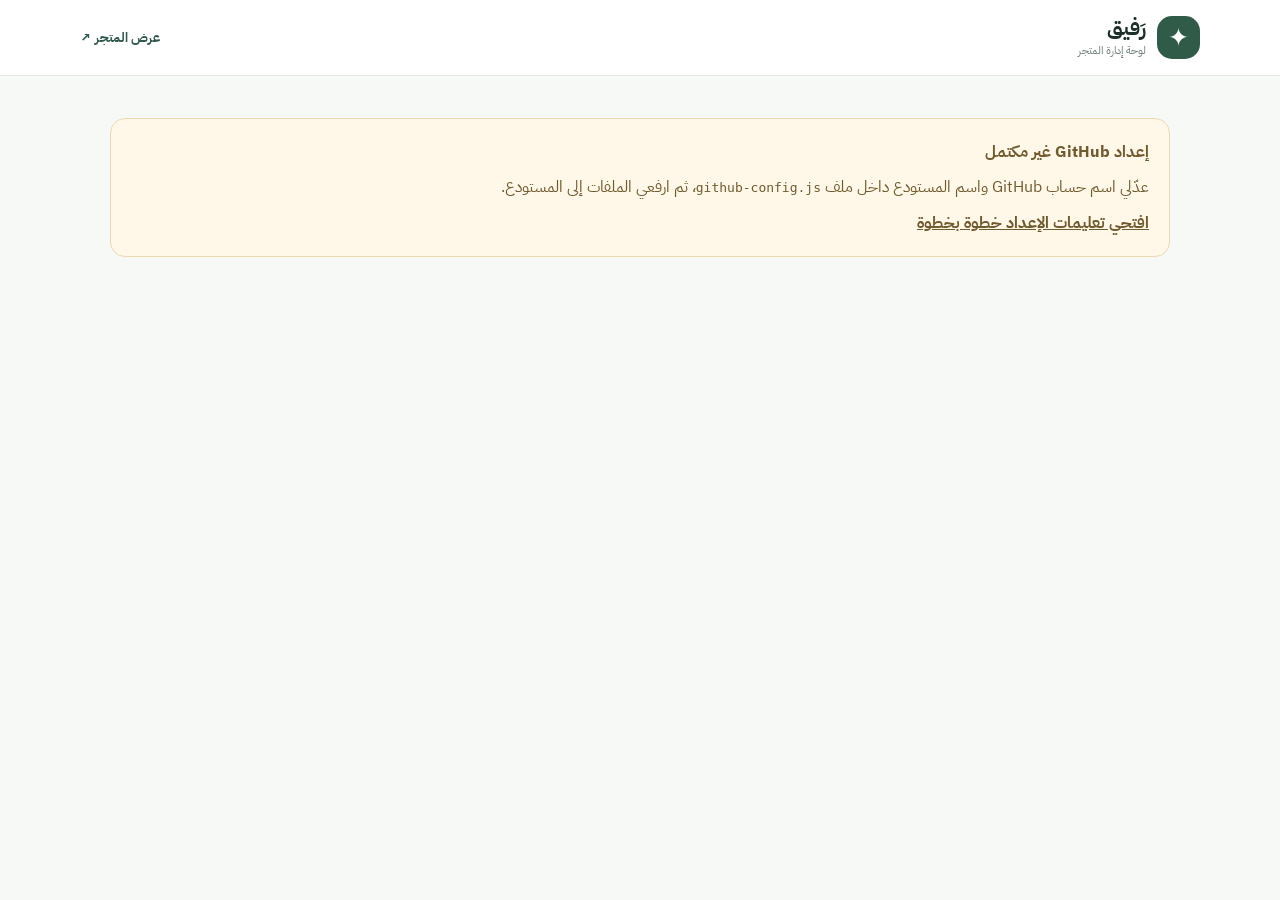
==== admin.html @ cabba40e "Add files via upload" ====
<!doctype html>
<html lang="ar" dir="rtl">
<head>
  <meta charset="UTF-8"><meta name="viewport" content="width=device-width, initial-scale=1, viewport-fit=cover">
  <meta name="theme-color" content="#f5f7f2"><title>إدارة رفيق | لوحة التحكم</title>
  <link rel="stylesheet" href="styles.css"><link rel="stylesheet" href="admin.css">
  <link rel="preconnect" href="https://fonts.googleapis.com"><link rel="preconnect" href="https://fonts.gstatic.com" crossorigin>
  <link href="https://fonts.googleapis.com/css2?family=IBM+Plex+Sans+Arabic:wght@400;500;600;700&display=swap" rel="stylesheet">
  <script src="github-config.js"></script><script defer src="admin.js"></script>
</head>
<body class="admin-body">
<header class="admin-topbar"><a class="brand" href="index.html"><span class="brand-mark">✦</span><span><b>رَفيق</b><small>لوحة إدارة المتجر</small></span></a><div class="admin-top-actions"><a class="text-link" href="index.html">عرض المتجر ↗</a><button id="logoutBtn" class="secondary-btn hidden">تسجيل الخروج</button></div></header>
<main class="admin-wrap">
  <section id="setupNotice" class="setup-notice hidden"><b>إعداد GitHub غير مكتمل</b><p>عدّلي اسم حساب GitHub واسم المستودع داخل ملف <code>github-config.js</code>، ثم ارفعي الملفات إلى المستودع.</p><a href="README.md">افتحي تعليمات الإعداد خطوة بخطوة</a></section>
  <section id="loginPanel" class="login-panel">
    <div class="admin-icon">🔐</div><span class="eyebrow">مساحة خاصة</span><h1>تسجيل دخول الإدارة</h1><p>هذه الصفحة مخصصة لصاحبة المتجر فقط.</p>
    <form id="loginForm"><label>GitHub Fine-grained Token<input type="password" name="token" autocomplete="off" autocapitalize="none" spellcheck="false" required placeholder="github_pat_..."></label><small class="token-help">التوكن يُستخدم بذاكرة الصفحة فقط ولا يُحفظ في المتصفح أو ملفات الموقع. أنشئي توكناً بصلاحية Contents: Read and write لهذا المستودع فقط.</small><button class="primary-btn" type="submit">دخول إلى لوحة الإدارة ←</button><p id="loginMessage" class="form-message" role="status"></p></form>
  </section>
  <section id="dashboard" class="dashboard hidden">
    <div class="dashboard-heading"><div><span class="eyebrow">إدارة المتجر</span><h1>المنتجات</h1><p>أضيفي المنتجات وعدّلي الأسعار والصور من مكان واحد.</p></div><button id="newProductBtn" class="primary-btn">＋ إضافة منتج</button></div>
    <div class="stats-grid"><article class="stat-card"><small>كل المنتجات</small><b id="totalProducts">0</b></article><article class="stat-card"><small>المنتجات المعروضة</small><b id="activeProducts">0</b></article><article class="stat-card"><small>غير متوفرة</small><b id="outProducts">0</b></article></div>
    <div class="admin-toolbar"><label class="search-box"><span>⌕</span><input id="adminSearch" type="search" placeholder="ابحثي باسم المنتج أو القسم..."></label><select id="adminFilter"><option value="all">كل الحالات</option><option value="active">معروض</option><option value="hidden">مخفي</option><option value="out">نفد المخزون</option></select></div>
    <div id="adminProductList" class="admin-product-list"></div><p id="dashboardMessage" class="form-message" role="status"></p>
  </section>
</main>
<div id="productEditor" class="editor-backdrop hidden"><section class="editor-modal" role="dialog" aria-modal="true" aria-labelledby="editorTitle"><div class="editor-head"><div><span class="eyebrow">تفاصيل المنتج</span><h2 id="editorTitle">إضافة منتج جديد</h2></div><button id="closeEditor" class="close-btn" type="button" aria-label="إغلاق">×</button></div>
<form id="productForm"><input type="hidden" name="id"><label class="image-picker" for="productImage"><img id="imagePreview" alt="معاينة صورة المنتج" src=""><span id="imagePlaceholder">＋<b>اختاري صورة المنتج</b><small>JPG أو PNG أو WEBP — حتى 5MB</small></span></label><input id="productImage" name="image" type="file" accept="image/jpeg,image/png,image/webp" class="visually-hidden">
<label>اسم المنتج<input name="name" required maxlength="100" placeholder="مثلاً: طعام جاف للقطط"></label>
<div class="form-two"><label>السعر بالدينار العراقي<input name="price" type="number" min="0" step="1" required placeholder="15000"></label><label>القسم<select name="category" required><option value="أغذية الحيوانات">أغذية الحيوانات</option><option value="العناية والنظافة">العناية والنظافة</option><option value="المستلزمات البيطرية">المستلزمات البيطرية</option><option value="الإكسسوارات">الإكسسوارات</option></select></label></div>
<label>وصف مختصر<textarea name="description" rows="3" maxlength="300" placeholder="معلومات بسيطة عن المنتج..."></textarea></label>
<label>شارة اختيارية<input name="tag" maxlength="30" placeholder="مثلاً: جديد أو الأكثر طلباً"></label>
<div class="form-two check-row"><label><input name="is_active" type="checkbox" checked> إظهار المنتج في المتجر</label><label><input name="in_stock" type="checkbox" checked> متوفر حالياً</label></div>
<div class="editor-actions"><button type="button" id="cancelEditor" class="secondary-btn">إلغاء</button><button type="submit" id="saveProductBtn" class="primary-btn">حفظ المنتج</button></div><p id="editorMessage" class="form-message" role="status"></p></form></section></div>
<div id="toast" class="toast" role="status"></div>
</body></html>
---- styles.css ----
:root{--green:#315b49;--green2:#527a63;--mint:#e9f0e8;--cream:#f5f7f2;--ink:#1d3028;--muted:#718078;--line:#e4eae3;--white:#fff;--gold:#d9b979;--shadow:0 18px 50px rgba(36,65,49,.09)}*{box-sizing:border-box}html{scroll-behavior:smooth}body{margin:0;background:#fff;color:var(--ink);font-family:'IBM Plex Sans Arabic',sans-serif}a{color:inherit;text-decoration:none}button,input,select,textarea{font:inherit}.wrap{width:min(1160px,calc(100% - 48px));margin-inline:auto}.topbar{height:82px;display:flex;align-items:center;justify-content:space-between;padding:0 max(24px,calc((100vw - 1160px)/2));background:rgba(255,255,255,.94);border-bottom:1px solid #eff2ed;position:sticky;top:0;z-index:20;backdrop-filter:blur(14px)}.brand{display:flex;align-items:center;gap:11px}.brand-mark{width:43px;height:43px;border-radius:15px;background:var(--green);color:#fff;display:grid;place-items:center;font-size:25px}.brand b{display:block;font-size:21px;line-height:1.2}.brand small{display:block;color:var(--muted);font-size:11px}.desktop-nav{display:flex;gap:34px;color:#68766d;font-size:14px}.desktop-nav a.active,.desktop-nav a:hover{color:var(--green);font-weight:700}.top-actions{display:flex;align-items:center;gap:10px}.icon-btn,.menu-toggle{border:0;background:var(--cream);width:42px;height:42px;border-radius:13px;font-size:24px;color:var(--green);cursor:pointer}.cart-btn{background:var(--green);color:white;border:0;border-radius:13px;padding:12px 17px;cursor:pointer;font-weight:600}.cart-btn span{background:#fff;color:var(--green);border-radius:50%;padding:2px 7px;margin-right:7px}.menu-toggle{display:none}.hero{min-height:510px;margin-top:35px;border-radius:30px;background:var(--cream);display:grid;grid-template-columns:1fr 1fr;overflow:hidden;padding:70px 7%;align-items:center}.hero-copy{max-width:490px}.eyebrow{color:var(--green2);font-size:12px;font-weight:700;letter-spacing:.2px;display:inline-flex;align-items:center;gap:8px}.eyebrow i{width:7px;height:7px;border-radius:50%;background:#91ae85}.hero h1{font-size:clamp(46px,6vw,72px);line-height:1.18;margin:19px 0 13px;letter-spacing:-2px}.hero h1 em{font-style:normal;color:var(--green2)}.hero-copy>p{color:#69776e;line-height:2;font-size:15px;max-width:430px}.hero-actions{display:flex;align-items:center;gap:25px;margin-top:27px}.primary-btn{border:0;background:var(--green);color:#fff;border-radius:13px;padding:14px 21px;display:inline-flex;align-items:center;justify-content:center;gap:18px;font-weight:600;cursor:pointer;transition:.2s}.primary-btn:hover{background:#244736;transform:translateY(-2px)}.text-link{font-size:13px;color:var(--green);font-weight:700}.hero-note{display:flex;align-items:center;gap:12px;color:#7b877f;font-size:11px;margin-top:38px}.avatar-stack{font-size:19px;letter-spacing:-5px;direction:ltr}.hero-art{height:365px;position:relative;display:grid;place-items:center}.art-orbit{width:310px;height:310px;border-radius:50%;background:#dce8d9;border:1px solid #cdddc9;position:absolute}.art-orbit:before,.art-orbit:after{content:'';position:absolute;border:1px solid rgba(49,91,73,.17);border-radius:50%;inset:22px}.art-orbit:after{inset:-18px;border-style:dashed}.pet-emoji{position:relative;font-size:170px;filter:drop-shadow(0 18px 15px rgba(48,74,52,.16));transform:translateY(5px)}.art-label{position:absolute;font-size:10px;letter-spacing:2px;color:#66806e}.label-top{top:15px;right:15px}.label-bottom{bottom:13px;left:30px}.floating-card{position:absolute;bottom:45px;right:0;background:white;box-shadow:var(--shadow);padding:13px 16px;border-radius:16px;display:flex;gap:11px;align-items:center}.floating-card>span{width:36px;height:36px;border-radius:12px;background:#f5f0df;color:#b49551;display:grid;place-items:center}.floating-card b,.floating-card small{display:block}.floating-card b{font-size:12px}.floating-card small{font-size:10px;color:var(--muted)}.trust-strip{display:grid;grid-template-columns:repeat(3,1fr);padding:26px 4%;border-bottom:1px solid var(--line)}.trust-strip>div{display:grid;grid-template-columns:38px 1fr;column-gap:10px;align-items:center;border-left:1px solid var(--line);padding-inline:24px}.trust-strip>div:last-child{border:0}.trust-strip span{grid-row:span 2;color:var(--green2);font-size:25px}.trust-strip b{font-size:13px}.trust-strip small{font-size:11px;color:var(--muted)}.section{padding-top:80px;padding-bottom:20px}.section-head{display:flex;align-items:end;justify-content:space-between;margin-bottom:28px}.section-head h2,.about-band h2{font-size:29px;margin:7px 0 0}.category-grid{display:grid;grid-template-columns:repeat(5,1fr);gap:14px}.category-card{border:1px solid var(--line);background:#fff;border-radius:18px;padding:20px 14px;text-align:right;cursor:pointer;transition:.2s;min-height:142px;color:var(--ink)}.category-card:hover,.category-card.selected{border-color:#a9c0a7;background:#f5f8f3;transform:translateY(-3px)}.category-icon{width:42px;height:42px;border-radius:14px;background:var(--mint);display:grid;place-items:center;font-size:21px;margin-bottom:13px}.category-card b,.category-card small{display:block}.category-card b{font-size:13px}.category-card small{font-size:10px;color:var(--muted);margin-top:4px}.products-section{background:#fafbf9;margin-top:70px;padding:75px 0 90px}.section-sub{font-size:12px;color:var(--muted);margin:6px 0 0}.sort-wrap{font-size:11px;color:var(--muted);display:flex;align-items:center;gap:8px}.sort-wrap select{border:1px solid var(--line);background:white;border-radius:10px;padding:9px;color:var(--ink);font-size:11px}.toolbar{display:flex;justify-content:space-between;gap:20px;align-items:center;margin-bottom:25px}.search-box{background:white;border:1px solid var(--line);border-radius:12px;padding:0 14px;display:flex;align-items:center;gap:9px;width:270px;height:44px;color:var(--muted)}.search-box span{font-size:23px}.search-box input{border:0;outline:0;width:100%;font-size:12px}.filter-pills{display:flex;gap:7px;flex-wrap:wrap}.pill{border:1px solid var(--line);background:white;color:#68766d;padding:9px 14px;border-radius:30px;font-size:11px;cursor:pointer}.pill.active,.pill:hover{background:var(--green);border-color:var(--green);color:white}.product-grid{display:grid;grid-template-columns:repeat(4,1fr);gap:18px}.product-card{background:white;border:1px solid #edf0eb;border-radius:18px;overflow:hidden;transition:.2s}.product-card:hover{transform:translateY(-4px);box-shadow:var(--shadow)}.product-image{height:190px;background:#f0f4ee;display:grid;place-items:center;position:relative;overflow:hidden}.product-image img{width:100%;height:100%;object-fit:cover}.product-placeholder{font-size:66px;opacity:.85}.product-tag{position:absolute;top:12px;right:12px;background:#fff;border-radius:20px;padding:5px 10px;font-size:9px;color:var(--green);font-weight:700}.product-info{padding:15px}.product-category{font-size:10px;color:var(--green2)}.product-info h3{font-size:14px;margin:6px 0;min-height:24px}.product-info p{font-size:11px;color:var(--muted);line-height:1.7;margin:0;min-height:37px}.product-bottom{display:flex;align-items:center;justify-content:space-between;margin-top:14px}.price{font-weight:700;font-size:14px;color:var(--green)}.price small{font-size:9px;font-weight:400;color:var(--muted)}.add-btn{border:0;background:var(--mint);color:var(--green);width:35px;height:35px;border-radius:11px;font-size:21px;cursor:pointer}.add-btn:hover{background:var(--green);color:white}.empty-state{text-align:center;padding:50px;color:var(--muted)}.hidden{display:none!important}.about-band{margin-top:75px;margin-bottom:75px;padding:32px 40px;background:#edf3eb;border-radius:22px;display:flex;align-items:center;gap:25px}.about-icon{width:65px;height:65px;background:white;border-radius:20px;display:grid;place-items:center;font-size:30px;flex:none}.about-band h2{font-size:23px}.about-band p{font-size:12px;color:var(--muted);margin-bottom:0}.about-band .primary-btn{margin-right:auto;white-space:nowrap}footer{border-top:1px solid var(--line);padding:25px 0}.footer-inner{display:flex;justify-content:space-between;align-items:center;color:var(--muted);font-size:10px}.overlay{position:fixed;inset:0;background:rgba(20,34,27,.38);z-index:29;opacity:0;visibility:hidden;transition:.25s}.overlay.show{opacity:1;visibility:visible}.cart-drawer{position:fixed;z-index:30;top:0;bottom:0;left:0;width:min(420px,100%);background:white;transform:translateX(-105%);transition:.3s;display:flex;flex-direction:column;padding:25px}.cart-drawer.open{transform:translateX(0)}.drawer-head{display:flex;justify-content:space-between;align-items:center;border-bottom:1px solid var(--line);padding-bottom:20px}.drawer-head h3,.checkout-modal h3{margin:5px 0;font-size:23px}.close-btn{border:0;background:var(--cream);width:37px;height:37px;border-radius:11px;font-size:24px;cursor:pointer;color:var(--green)}.cart-items{overflow:auto;flex:1;padding:15px 0}.cart-row{display:flex;align-items:center;gap:12px;padding:12px 0;border-bottom:1px solid var(--line)}.cart-thumb{width:55px;height:55px;background:var(--mint);border-radius:13px;display:grid;place-items:center;font-size:27px}.cart-row-info{flex:1}.cart-row-info b{font-size:12px;display:block}.cart-row-info small{color:var(--muted);font-size:10px}.qty-controls{display:flex;align-items:center;gap:8px}.qty-controls button{border:0;background:var(--cream);width:25px;height:25px;border-radius:7px;cursor:pointer}.cart-bottom{border-top:1px solid var(--line);padding-top:18px}.total-line{display:flex;justify-content:space-between;margin-bottom:17px;font-size:13px}.total-line b{color:var(--green)}.checkout-btn{width:100%}.cart-bottom>small{display:block;text-align:center;color:var(--muted);font-size:10px;margin-top:10px}.modal-backdrop{position:fixed;inset:0;background:rgba(20,34,27,.48);z-index:40;display:grid;place-items:center;padding:20px}.checkout-modal{background:white;border-radius:22px;padding:30px;width:min(470px,100%);position:relative;max-height:92vh;overflow:auto}.modal-close{position:absolute;left:20px;top:20px}.checkout-modal>p{font-size:12px;color:var(--muted);margin-bottom:20px}.checkout-modal label{display:block;font-size:11px;font-weight:600;margin:12px 0}.checkout-modal input,.checkout-modal textarea{display:block;width:100%;border:1px solid var(--line);border-radius:10px;padding:12px;margin-top:6px;outline-color:#9db89e;font-size:12px;resize:vertical}.checkout-modal .primary-btn{width:100%;margin-top:12px}.demo-note{display:block;color:#9a7d42;text-align:center;font-size:10px;margin-top:12px}
@media(min-width:1500px){.wrap{width:min(1280px,calc(100% - 80px))}.hero{min-height:570px}.product-image{height:220px}}
@media(max-width:1024px){.wrap{width:calc(100% - 40px)}.hero{padding:55px 5%;min-height:450px}.hero-art{transform:scale(.88)}.category-grid{grid-template-columns:repeat(3,1fr)}.product-grid{grid-template-columns:repeat(3,1fr)}.desktop-nav{gap:20px}.trust-strip>div{padding-inline:14px}}
@media(max-width:700px){.topbar{height:70px;padding:0 18px}.desktop-nav{display:none;position:absolute;top:70px;right:0;left:0;background:white;padding:18px 22px;border-bottom:1px solid var(--line);flex-direction:column;gap:17px}.desktop-nav.show{display:flex}.menu-toggle{display:block}.icon-btn{display:none}.cart-btn{padding:10px 12px;font-size:12px}.brand-mark{width:38px;height:38px}.brand b{font-size:18px}.wrap{width:calc(100% - 32px)}.hero{margin-top:16px;min-height:auto;grid-template-columns:1fr;padding:39px 25px 12px;border-radius:22px}.hero h1{font-size:49px;margin-top:14px}.hero-copy>p{font-size:13px}.hero-actions{gap:17px}.hero-art{height:270px;transform:none;margin-top:5px}.art-orbit{width:220px;height:220px}.pet-emoji{font-size:125px}.floating-card{bottom:24px;right:0;padding:9px 12px}.label-top{top:5px}.label-bottom{bottom:4px}.trust-strip{padding:20px 0;gap:4px}.trust-strip>div{padding-inline:7px;grid-template-columns:25px 1fr;column-gap:5px}.trust-strip span{font-size:18px}.trust-strip b{font-size:10px}.trust-strip small{font-size:9px}.section{padding-top:58px}.section-head h2{font-size:23px}.category-grid{grid-template-columns:repeat(2,1fr);gap:9px}.category-card{padding:14px;min-height:125px}.category-card:last-child{grid-column:span 2}.products-section{margin-top:50px;padding:55px 0 65px}.section-head{align-items:flex-start;gap:12px}.sort-wrap{font-size:0;display:block}.sort-wrap select{font-size:10px;max-width:115px}.toolbar{display:block}.search-box{width:100%;margin-bottom:12px}.filter-pills{flex-wrap:nowrap;overflow:auto;padding-bottom:5px}.filter-pills::-webkit-scrollbar{display:none}.pill{white-space:nowrap}.product-grid{grid-template-columns:repeat(2,minmax(0,1fr));gap:10px}.product-image{height:145px}.product-placeholder{font-size:53px}.product-info{padding:11px}.product-info h3{font-size:12px}.product-info p{font-size:10px}.price{font-size:12px}.about-band{margin-top:50px;margin-bottom:50px;padding:23px 18px;gap:13px;flex-wrap:wrap}.about-icon{width:48px;height:48px;font-size:23px}.about-band>div:nth-child(2){flex:1}.about-band h2{font-size:18px}.about-band p{font-size:10px}.about-band .primary-btn{width:100%;margin:8px 0 0}.footer-inner{flex-wrap:wrap;gap:15px}.footer-inner>span{order:3;width:100%}}
@media(min-width:701px) and (max-width:1100px){.product-grid{grid-template-columns:repeat(3,1fr)}.hero{grid-template-columns:1.1fr .9fr}.hero h1{font-size:58px}}
---- admin.css ----
.admin-body{background:#f7f9f6;min-height:100vh}.admin-topbar{height:76px;background:#fff;border-bottom:1px solid var(--line);display:flex;align-items:center;justify-content:space-between;padding:0 max(20px,calc((100vw - 1120px)/2));position:sticky;top:0;z-index:10}.admin-top-actions{display:flex;align-items:center;gap:18px}.secondary-btn{border:1px solid var(--line);background:#fff;color:var(--green);border-radius:11px;padding:11px 16px;cursor:pointer;font-weight:600}.admin-wrap{width:min(1060px,calc(100% - 36px));margin:42px auto 80px}.setup-notice{background:#fff8e8;border:1px solid #ead9ae;padding:18px 20px;border-radius:15px;margin-bottom:20px;color:#715a2e;line-height:1.9}.setup-notice p{margin:5px 0}.setup-notice a{text-decoration:underline;font-weight:700}.login-panel{width:min(440px,100%);margin:65px auto;background:white;border:1px solid var(--line);border-radius:24px;padding:34px;box-shadow:var(--shadow)}.admin-icon{width:54px;height:54px;border-radius:17px;background:var(--mint);display:grid;place-items:center;font-size:25px;margin-bottom:18px}.login-panel h1,.dashboard-heading h1{font-size:29px;margin:8px 0}.login-panel>p,.dashboard-heading p{color:var(--muted);font-size:13px;margin:0 0 23px}.login-panel label,.editor-modal label{display:block;font-size:12px;font-weight:600;margin:14px 0;color:var(--ink)}.login-panel input,.editor-modal input:not([type=checkbox]):not([type=file]),.editor-modal select,.editor-modal textarea,.admin-toolbar select{display:block;width:100%;border:1px solid var(--line);background:white;border-radius:11px;padding:12px;margin-top:7px;outline-color:#9db89e;font-size:13px;color:var(--ink)}.login-panel .primary-btn{width:100%;margin-top:10px}.dashboard-heading{display:flex;align-items:center;justify-content:space-between;gap:20px;margin-bottom:24px}.dashboard-heading p{margin-bottom:0}.stats-grid{display:grid;grid-template-columns:repeat(3,1fr);gap:14px;margin-bottom:22px}.stat-card{background:white;border:1px solid var(--line);border-radius:16px;padding:18px 20px}.stat-card small,.stat-card b{display:block}.stat-card small{color:var(--muted);font-size:11px}.stat-card b{font-size:27px;color:var(--green);margin-top:5px}.admin-toolbar{display:flex;gap:12px;margin-bottom:16px}.admin-toolbar .search-box{flex:1;width:auto}.admin-toolbar select{width:155px;margin:0}.admin-product-list{display:grid;gap:10px}.admin-product-row{display:grid;grid-template-columns:76px minmax(0,1fr) auto;align-items:center;gap:15px;background:white;border:1px solid var(--line);border-radius:15px;padding:12px}.admin-product-row>img,.admin-product-placeholder{width:76px;height:76px;border-radius:12px;object-fit:cover;background:var(--mint);display:grid;place-items:center;font-size:30px}.admin-product-copy{min-width:0}.admin-product-copy b{display:block;font-size:14px}.admin-product-copy small{display:block;color:var(--muted);font-size:11px;margin-top:4px}.admin-product-copy .admin-price{color:var(--green);font-weight:700}.admin-row-actions{display:flex;align-items:center;gap:7px}.admin-row-actions button{border:1px solid var(--line);background:white;border-radius:9px;padding:8px 10px;color:var(--green);cursor:pointer;font-size:11px}.admin-row-actions button.delete{color:#a44242}.status-chip{display:inline-block;border-radius:20px;background:#edf4ec;color:#426a4e;padding:3px 8px;font-size:10px;margin-top:6px}.status-chip.off{background:#f7eeee;color:#9a5555}.editor-backdrop{position:fixed;inset:0;background:#16271f88;z-index:30;display:grid;place-items:center;padding:18px}.editor-modal{width:min(560px,100%);max-height:94vh;overflow:auto;background:white;border-radius:22px;padding:25px}.editor-head{display:flex;align-items:center;justify-content:space-between;margin-bottom:12px}.editor-head h2{margin:5px 0;font-size:22px}.image-picker{height:170px;border:1px dashed #a8bca8;border-radius:15px;background:#f7faf6;display:grid!important;place-items:center;overflow:hidden;cursor:pointer;margin:15px 0!important;position:relative}.image-picker img{width:100%;height:100%;object-fit:contain;display:none}.image-picker.has-image img{display:block}.image-picker.has-image #imagePlaceholder{display:none}.image-picker #imagePlaceholder{text-align:center;color:var(--green);display:grid;justify-items:center;gap:5px}.image-picker #imagePlaceholder:first-line{font-size:25px}.image-picker small{font-weight:400;color:var(--muted)}.visually-hidden{position:absolute;width:1px;height:1px;overflow:hidden;clip:rect(0,0,0,0);white-space:nowrap}.form-two{display:grid;grid-template-columns:1fr 1fr;gap:12px}.check-row{background:#f7faf6;border-radius:12px;padding:8px 12px}.check-row label{display:flex;align-items:center;gap:8px}.check-row input{accent-color:var(--green)}.editor-actions{display:flex;justify-content:flex-end;gap:9px;margin-top:20px}.form-message{font-size:12px;line-height:1.7;color:#9b6534;min-height:18px}.form-message.success{color:#39714b}.toast{position:fixed;bottom:22px;right:50%;transform:translate(50%,20px);background:#203d2e;color:white;padding:12px 18px;border-radius:12px;opacity:0;pointer-events:none;transition:.2s;z-index:50;font-size:12px}.toast.show{opacity:1;transform:translate(50%,0)}.admin-empty{background:white;border:1px dashed #cbd8ca;padding:40px;text-align:center;border-radius:15px;color:var(--muted)}@media(max-width:650px){.admin-topbar{height:68px;padding:0 15px}.admin-top-actions{gap:9px}.admin-top-actions .text-link{font-size:11px}.admin-wrap{margin-top:25px}.login-panel{margin:35px auto;padding:25px}.dashboard-heading{align-items:flex-start;flex-direction:column}.dashboard-heading .primary-btn{width:100%}.stats-grid{gap:8px}.stat-card{padding:13px 10px}.stat-card small{font-size:9px}.stat-card b{font-size:22px}.admin-toolbar{flex-direction:column}.admin-toolbar select{width:100%}.admin-product-row{grid-template-columns:58px minmax(0,1fr);gap:10px}.admin-product-row>img,.admin-product-placeholder{width:58px;height:58px}.admin-row-actions{grid-column:1/-1;justify-content:flex-end}.admin-product-copy b{font-size:12px}.form-two{grid-template-columns:1fr;gap:0}.editor-modal{padding:19px}.image-picker{height:145px}}
.token-help{display:block;color:var(--muted,#777);font-size:.82rem;line-height:1.8;margin-top:-5px;margin-bottom:12px}
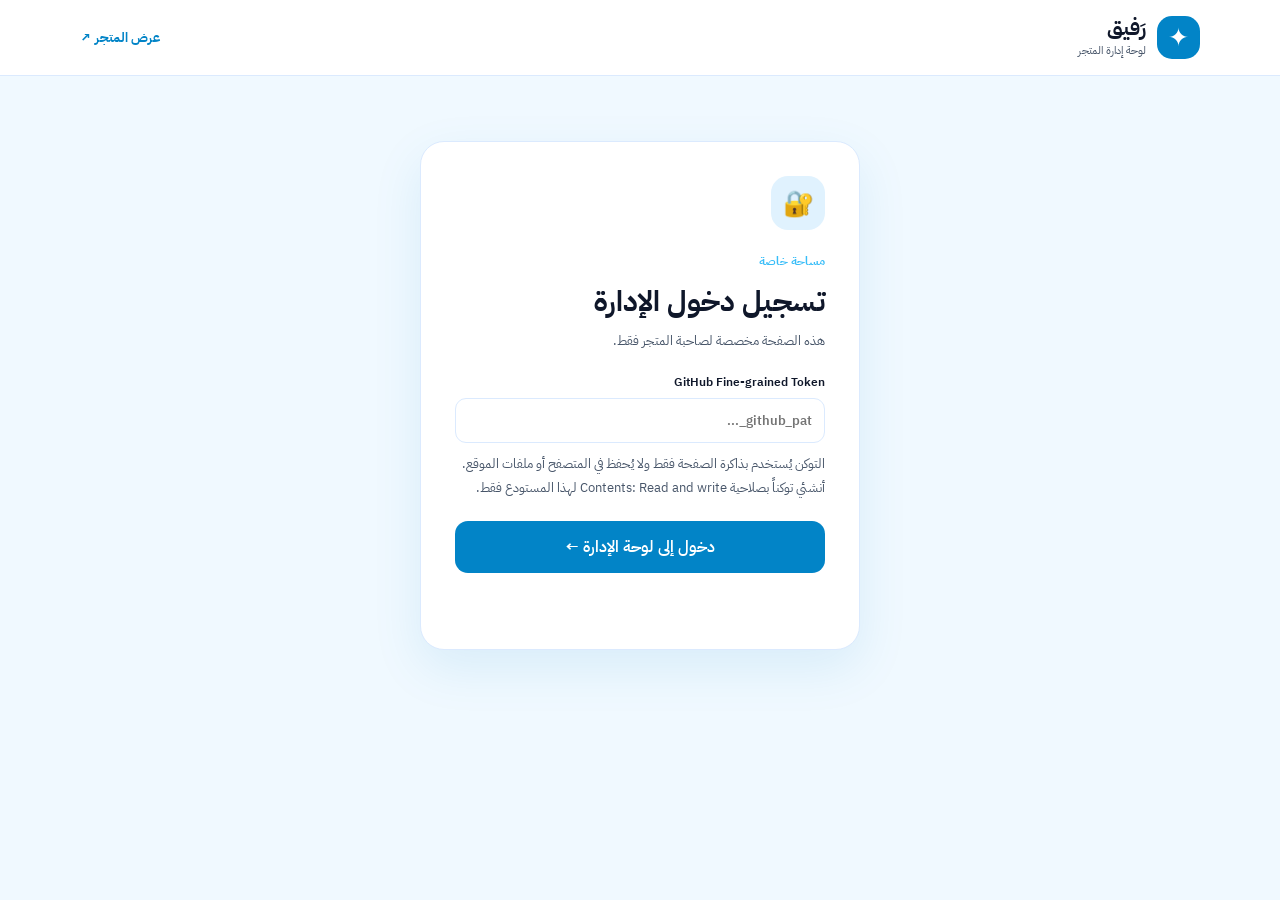
==== commit 694a5f3e: "Refactor admin.html for improved structure and clarity" ====
--- a/admin.html
+++ b/admin.html
@@ -1,35 +1,75 @@
 <!doctype html>
+
 <html lang="ar" dir="rtl">
+
 <head>
-  <meta charset="UTF-8"><meta name="viewport" content="width=device-width, initial-scale=1, viewport-fit=cover">
-  <meta name="theme-color" content="#f5f7f2"><title>إدارة رفيق | لوحة التحكم</title>
-  <link rel="stylesheet" href="styles.css"><link rel="stylesheet" href="admin.css">
-  <link rel="preconnect" href="https://fonts.googleapis.com"><link rel="preconnect" href="https://fonts.gstatic.com" crossorigin>
-  <link href="https://fonts.googleapis.com/css2?family=IBM+Plex+Sans+Arabic:wght@400;500;600;700&display=swap" rel="stylesheet">
-  <script src="github-config.js"></script><script defer src="admin.js"></script>
+
+<meta charset="UTF-8"><meta name="viewport" content="width=device-width,initial-scale=1,viewport-fit=cover"><meta name="theme-color" content="#f5f7f2"><title>إدارة رفيق | لوحة التحكم</title>
+
+<link rel="stylesheet" href="styles.css"><link rel="stylesheet" href="admin.css">
+
+<link rel="preconnect" href="https://fonts.googleapis.com"><link rel="preconnect" href="https://fonts.gstatic.com" crossorigin><link href="https://fonts.googleapis.com/css2?family=IBM+Plex+Sans+Arabic:wght@400;500;600;700&display=swap" rel="stylesheet">
+
+<script src="github-config.js"></script><script defer src="admin.js"></script>
+
 </head>
+
 <body class="admin-body">
+
 <header class="admin-topbar"><a class="brand" href="index.html"><span class="brand-mark">✦</span><span><b>رَفيق</b><small>لوحة إدارة المتجر</small></span></a><div class="admin-top-actions"><a class="text-link" href="index.html">عرض المتجر ↗</a><button id="logoutBtn" class="secondary-btn hidden">تسجيل الخروج</button></div></header>
+
 <main class="admin-wrap">
-  <section id="setupNotice" class="setup-notice hidden"><b>إعداد GitHub غير مكتمل</b><p>عدّلي اسم حساب GitHub واسم المستودع داخل ملف <code>github-config.js</code>، ثم ارفعي الملفات إلى المستودع.</p><a href="README.md">افتحي تعليمات الإعداد خطوة بخطوة</a></section>
-  <section id="loginPanel" class="login-panel">
-    <div class="admin-icon">🔐</div><span class="eyebrow">مساحة خاصة</span><h1>تسجيل دخول الإدارة</h1><p>هذه الصفحة مخصصة لصاحبة المتجر فقط.</p>
-    <form id="loginForm"><label>GitHub Fine-grained Token<input type="password" name="token" autocomplete="off" autocapitalize="none" spellcheck="false" required placeholder="github_pat_..."></label><small class="token-help">التوكن يُستخدم بذاكرة الصفحة فقط ولا يُحفظ في المتصفح أو ملفات الموقع. أنشئي توكناً بصلاحية Contents: Read and write لهذا المستودع فقط.</small><button class="primary-btn" type="submit">دخول إلى لوحة الإدارة ←</button><p id="loginMessage" class="form-message" role="status"></p></form>
-  </section>
-  <section id="dashboard" class="dashboard hidden">
-    <div class="dashboard-heading"><div><span class="eyebrow">إدارة المتجر</span><h1>المنتجات</h1><p>أضيفي المنتجات وعدّلي الأسعار والصور من مكان واحد.</p></div><button id="newProductBtn" class="primary-btn">＋ إضافة منتج</button></div>
-    <div class="stats-grid"><article class="stat-card"><small>كل المنتجات</small><b id="totalProducts">0</b></article><article class="stat-card"><small>المنتجات المعروضة</small><b id="activeProducts">0</b></article><article class="stat-card"><small>غير متوفرة</small><b id="outProducts">0</b></article></div>
-    <div class="admin-toolbar"><label class="search-box"><span>⌕</span><input id="adminSearch" type="search" placeholder="ابحثي باسم المنتج أو القسم..."></label><select id="adminFilter"><option value="all">كل الحالات</option><option value="active">معروض</option><option value="hidden">مخفي</option><option value="out">نفد المخزون</option></select></div>
-    <div id="adminProductList" class="admin-product-list"></div><p id="dashboardMessage" class="form-message" role="status"></p>
-  </section>
+
+<section id="setupNotice" class="setup-notice hidden"><b>إعداد GitHub غير مكتمل</b><p>عدّلي اسم حساب GitHub واسم المستودع داخل ملف <code>github-config.js</code>، ثم ارفعي الملفات إلى المستودع.</p><a href="README.md">افتحي تعليمات الإعداد خطوة بخطوة</a></section>
+
+<section id="loginPanel" class="login-panel">
+
+<div class="admin-icon">🔐</div><span class="eyebrow">مساحة خاصة</span><h1>تسجيل دخول الإدارة</h1><p>هذه الصفحة مخصصة لصاحبة المتجر فقط.</p>
+
+<form id="loginForm"><label>GitHub Fine-grained Token<input type="password" name="token" autocomplete="off" autocapitalize="none" spellcheck="false" required placeholder="github_pat_..."></label><small class="token-help">التوكن يُستخدم بذاكرة الصفحة فقط ولا يُحفظ في المتصفح أو ملفات الموقع. أنشئي توكناً بصلاحية Contents: Read and write لهذا المستودع فقط.</small><button class="primary-btn" type="submit">دخول إلى لوحة الإدارة ←</button><p id="loginMessage" class="form-message" role="status"></p></form>
+
+</section>
+
+<section id="dashboard" class="dashboard hidden">
+
+<div class="dashboard-heading"><div><span class="eyebrow">إدارة المتجر</span><h1>المنتجات</h1><p>أضيفي المنتجات وعدّلي الأسعار والصور من مكان واحد.</p></div><button id="newProductBtn" class="primary-btn">＋ إضافة منتج</button></div>
+
+<div class="stats-grid"><article class="stat-card"><small>كل المنتجات</small><b id="totalProducts">0</b></article><article class="stat-card"><small>المنتجات المعروضة</small><b id="activeProducts">0</b></article><article class="stat-card"><small>غير متوفرة</small><b id="outProducts">0</b></article></div>
+
+<div class="admin-toolbar"><label class="search-box"><span>⌕</span><input id="adminSearch" type="search" placeholder="ابحثي باسم المنتج أو القسم..."></label><select id="adminFilter"><option value="all">كل الحالات</option><option value="active">معروض</option><option value="hidden">مخفي</option><option value="out">نفد المخزون</option></select></div>
+
+<div id="adminProductList" class="admin-product-list"></div><p id="dashboardMessage" class="form-message" role="status"></p>
+
+</section>
+
 </main>
-<div id="productEditor" class="editor-backdrop hidden"><section class="editor-modal" role="dialog" aria-modal="true" aria-labelledby="editorTitle"><div class="editor-head"><div><span class="eyebrow">تفاصيل المنتج</span><h2 id="editorTitle">إضافة منتج جديد</h2></div><button id="closeEditor" class="close-btn" type="button" aria-label="إغلاق">×</button></div>
-<form id="productForm"><input type="hidden" name="id"><label class="image-picker" for="productImage"><img id="imagePreview" alt="معاينة صورة المنتج" src=""><span id="imagePlaceholder">＋<b>اختاري صورة المنتج</b><small>JPG أو PNG أو WEBP — حتى 5MB</small></span></label><input id="productImage" name="image" type="file" accept="image/jpeg,image/png,image/webp" class="visually-hidden">
+
+<div id="productEditor" class="editor-backdrop hidden"><section class="editor-modal" role="dialog" aria-modal="true" aria-labelledby="editorTitle">
+
+<div class="editor-head"><div><span class="eyebrow">تفاصيل المنتج</span><h2 id="editorTitle">إضافة منتج جديد</h2></div><button id="closeEditor" class="close-btn" type="button" aria-label="إغلاق">×</button></div>
+
+<form id="productForm"><input type="hidden" name="id">
+
+<label class="image-picker" for="productImage"><img id="imagePreview" alt="معاينة صورة المنتج" src=""><span id="imagePlaceholder">＋<b>اختاري صورة المنتج</b><small>JPG أو PNG أو WEBP — حتى 5MB</small></span></label><input id="productImage" name="image" type="file" accept="image/jpeg,image/png,image/webp" class="visually-hidden">
+
 <label>اسم المنتج<input name="name" required maxlength="100" placeholder="مثلاً: طعام جاف للقطط"></label>
+
 <div class="form-two"><label>السعر بالدينار العراقي<input name="price" type="number" min="0" step="1" required placeholder="15000"></label><label>القسم<select name="category" required><option value="أغذية الحيوانات">أغذية الحيوانات</option><option value="العناية والنظافة">العناية والنظافة</option><option value="المستلزمات البيطرية">المستلزمات البيطرية</option><option value="الإكسسوارات">الإكسسوارات</option></select></label></div>
+
+<label>نوع الحيوان<select name="animal" required><option value="all">كل الحيوانات</option><option value="cats">القطط 🐈</option><option value="dogs">الكلاب 🐕</option><option value="poultry">الدواجن 🐔</option><option value="birds">الطيور 🐦</option></select></label>
+
 <label>وصف مختصر<textarea name="description" rows="3" maxlength="300" placeholder="معلومات بسيطة عن المنتج..."></textarea></label>
+
 <label>شارة اختيارية<input name="tag" maxlength="30" placeholder="مثلاً: جديد أو الأكثر طلباً"></label>
+
 <div class="form-two check-row"><label><input name="is_active" type="checkbox" checked> إظهار المنتج في المتجر</label><label><input name="in_stock" type="checkbox" checked> متوفر حالياً</label></div>
-<div class="editor-actions"><button type="button" id="cancelEditor" class="secondary-btn">إلغاء</button><button type="submit" id="saveProductBtn" class="primary-btn">حفظ المنتج</button></div><p id="editorMessage" class="form-message" role="status"></p></form></section></div>
+
+<div class="editor-actions"><button type="button" id="cancelEditor" class="secondary-btn">إلغاء</button><button type="submit" id="saveProductBtn" class="primary-btn">حفظ المنتج</button></div><p id="editorMessage" class="form-message" role="status"></p>
+
+</form></section></div>
+
 <div id="toast" class="toast" role="status"></div>
-</body></html>
+
+</body>
+
+</html>
--- a/styles.css
+++ b/styles.css
@@ -1,5 +1,30 @@
-:root{--green:#315b49;--green2:#527a63;--mint:#e9f0e8;--cream:#f5f7f2;--ink:#1d3028;--muted:#718078;--line:#e4eae3;--white:#fff;--gold:#d9b979;--shadow:0 18px 50px rgba(36,65,49,.09)}*{box-sizing:border-box}html{scroll-behavior:smooth}body{margin:0;background:#fff;color:var(--ink);font-family:'IBM Plex Sans Arabic',sans-serif}a{color:inherit;text-decoration:none}button,input,select,textarea{font:inherit}.wrap{width:min(1160px,calc(100% - 48px));margin-inline:auto}.topbar{height:82px;display:flex;align-items:center;justify-content:space-between;padding:0 max(24px,calc((100vw - 1160px)/2));background:rgba(255,255,255,.94);border-bottom:1px solid #eff2ed;position:sticky;top:0;z-index:20;backdrop-filter:blur(14px)}.brand{display:flex;align-items:center;gap:11px}.brand-mark{width:43px;height:43px;border-radius:15px;background:var(--green);color:#fff;display:grid;place-items:center;font-size:25px}.brand b{display:block;font-size:21px;line-height:1.2}.brand small{display:block;color:var(--muted);font-size:11px}.desktop-nav{display:flex;gap:34px;color:#68766d;font-size:14px}.desktop-nav a.active,.desktop-nav a:hover{color:var(--green);font-weight:700}.top-actions{display:flex;align-items:center;gap:10px}.icon-btn,.menu-toggle{border:0;background:var(--cream);width:42px;height:42px;border-radius:13px;font-size:24px;color:var(--green);cursor:pointer}.cart-btn{background:var(--green);color:white;border:0;border-radius:13px;padding:12px 17px;cursor:pointer;font-weight:600}.cart-btn span{background:#fff;color:var(--green);border-radius:50%;padding:2px 7px;margin-right:7px}.menu-toggle{display:none}.hero{min-height:510px;margin-top:35px;border-radius:30px;background:var(--cream);display:grid;grid-template-columns:1fr 1fr;overflow:hidden;padding:70px 7%;align-items:center}.hero-copy{max-width:490px}.eyebrow{color:var(--green2);font-size:12px;font-weight:700;letter-spacing:.2px;display:inline-flex;align-items:center;gap:8px}.eyebrow i{width:7px;height:7px;border-radius:50%;background:#91ae85}.hero h1{font-size:clamp(46px,6vw,72px);line-height:1.18;margin:19px 0 13px;letter-spacing:-2px}.hero h1 em{font-style:normal;color:var(--green2)}.hero-copy>p{color:#69776e;line-height:2;font-size:15px;max-width:430px}.hero-actions{display:flex;align-items:center;gap:25px;margin-top:27px}.primary-btn{border:0;background:var(--green);color:#fff;border-radius:13px;padding:14px 21px;display:inline-flex;align-items:center;justify-content:center;gap:18px;font-weight:600;cursor:pointer;transition:.2s}.primary-btn:hover{background:#244736;transform:translateY(-2px)}.text-link{font-size:13px;color:var(--green);font-weight:700}.hero-note{display:flex;align-items:center;gap:12px;color:#7b877f;font-size:11px;margin-top:38px}.avatar-stack{font-size:19px;letter-spacing:-5px;direction:ltr}.hero-art{height:365px;position:relative;display:grid;place-items:center}.art-orbit{width:310px;height:310px;border-radius:50%;background:#dce8d9;border:1px solid #cdddc9;position:absolute}.art-orbit:before,.art-orbit:after{content:'';position:absolute;border:1px solid rgba(49,91,73,.17);border-radius:50%;inset:22px}.art-orbit:after{inset:-18px;border-style:dashed}.pet-emoji{position:relative;font-size:170px;filter:drop-shadow(0 18px 15px rgba(48,74,52,.16));transform:translateY(5px)}.art-label{position:absolute;font-size:10px;letter-spacing:2px;color:#66806e}.label-top{top:15px;right:15px}.label-bottom{bottom:13px;left:30px}.floating-card{position:absolute;bottom:45px;right:0;background:white;box-shadow:var(--shadow);padding:13px 16px;border-radius:16px;display:flex;gap:11px;align-items:center}.floating-card>span{width:36px;height:36px;border-radius:12px;background:#f5f0df;color:#b49551;display:grid;place-items:center}.floating-card b,.floating-card small{display:block}.floating-card b{font-size:12px}.floating-card small{font-size:10px;color:var(--muted)}.trust-strip{display:grid;grid-template-columns:repeat(3,1fr);padding:26px 4%;border-bottom:1px solid var(--line)}.trust-strip>div{display:grid;grid-template-columns:38px 1fr;column-gap:10px;align-items:center;border-left:1px solid var(--line);padding-inline:24px}.trust-strip>div:last-child{border:0}.trust-strip span{grid-row:span 2;color:var(--green2);font-size:25px}.trust-strip b{font-size:13px}.trust-strip small{font-size:11px;color:var(--muted)}.section{padding-top:80px;padding-bottom:20px}.section-head{display:flex;align-items:end;justify-content:space-between;margin-bottom:28px}.section-head h2,.about-band h2{font-size:29px;margin:7px 0 0}.category-grid{display:grid;grid-template-columns:repeat(5,1fr);gap:14px}.category-card{border:1px solid var(--line);background:#fff;border-radius:18px;padding:20px 14px;text-align:right;cursor:pointer;transition:.2s;min-height:142px;color:var(--ink)}.category-card:hover,.category-card.selected{border-color:#a9c0a7;background:#f5f8f3;transform:translateY(-3px)}.category-icon{width:42px;height:42px;border-radius:14px;background:var(--mint);display:grid;place-items:center;font-size:21px;margin-bottom:13px}.category-card b,.category-card small{display:block}.category-card b{font-size:13px}.category-card small{font-size:10px;color:var(--muted);margin-top:4px}.products-section{background:#fafbf9;margin-top:70px;padding:75px 0 90px}.section-sub{font-size:12px;color:var(--muted);margin:6px 0 0}.sort-wrap{font-size:11px;color:var(--muted);display:flex;align-items:center;gap:8px}.sort-wrap select{border:1px solid var(--line);background:white;border-radius:10px;padding:9px;color:var(--ink);font-size:11px}.toolbar{display:flex;justify-content:space-between;gap:20px;align-items:center;margin-bottom:25px}.search-box{background:white;border:1px solid var(--line);border-radius:12px;padding:0 14px;display:flex;align-items:center;gap:9px;width:270px;height:44px;color:var(--muted)}.search-box span{font-size:23px}.search-box input{border:0;outline:0;width:100%;font-size:12px}.filter-pills{display:flex;gap:7px;flex-wrap:wrap}.pill{border:1px solid var(--line);background:white;color:#68766d;padding:9px 14px;border-radius:30px;font-size:11px;cursor:pointer}.pill.active,.pill:hover{background:var(--green);border-color:var(--green);color:white}.product-grid{display:grid;grid-template-columns:repeat(4,1fr);gap:18px}.product-card{background:white;border:1px solid #edf0eb;border-radius:18px;overflow:hidden;transition:.2s}.product-card:hover{transform:translateY(-4px);box-shadow:var(--shadow)}.product-image{height:190px;background:#f0f4ee;display:grid;place-items:center;position:relative;overflow:hidden}.product-image img{width:100%;height:100%;object-fit:cover}.product-placeholder{font-size:66px;opacity:.85}.product-tag{position:absolute;top:12px;right:12px;background:#fff;border-radius:20px;padding:5px 10px;font-size:9px;color:var(--green);font-weight:700}.product-info{padding:15px}.product-category{font-size:10px;color:var(--green2)}.product-info h3{font-size:14px;margin:6px 0;min-height:24px}.product-info p{font-size:11px;color:var(--muted);line-height:1.7;margin:0;min-height:37px}.product-bottom{display:flex;align-items:center;justify-content:space-between;margin-top:14px}.price{font-weight:700;font-size:14px;color:var(--green)}.price small{font-size:9px;font-weight:400;color:var(--muted)}.add-btn{border:0;background:var(--mint);color:var(--green);width:35px;height:35px;border-radius:11px;font-size:21px;cursor:pointer}.add-btn:hover{background:var(--green);color:white}.empty-state{text-align:center;padding:50px;color:var(--muted)}.hidden{display:none!important}.about-band{margin-top:75px;margin-bottom:75px;padding:32px 40px;background:#edf3eb;border-radius:22px;display:flex;align-items:center;gap:25px}.about-icon{width:65px;height:65px;background:white;border-radius:20px;display:grid;place-items:center;font-size:30px;flex:none}.about-band h2{font-size:23px}.about-band p{font-size:12px;color:var(--muted);margin-bottom:0}.about-band .primary-btn{margin-right:auto;white-space:nowrap}footer{border-top:1px solid var(--line);padding:25px 0}.footer-inner{display:flex;justify-content:space-between;align-items:center;color:var(--muted);font-size:10px}.overlay{position:fixed;inset:0;background:rgba(20,34,27,.38);z-index:29;opacity:0;visibility:hidden;transition:.25s}.overlay.show{opacity:1;visibility:visible}.cart-drawer{position:fixed;z-index:30;top:0;bottom:0;left:0;width:min(420px,100%);background:white;transform:translateX(-105%);transition:.3s;display:flex;flex-direction:column;padding:25px}.cart-drawer.open{transform:translateX(0)}.drawer-head{display:flex;justify-content:space-between;align-items:center;border-bottom:1px solid var(--line);padding-bottom:20px}.drawer-head h3,.checkout-modal h3{margin:5px 0;font-size:23px}.close-btn{border:0;background:var(--cream);width:37px;height:37px;border-radius:11px;font-size:24px;cursor:pointer;color:var(--green)}.cart-items{overflow:auto;flex:1;padding:15px 0}.cart-row{display:flex;align-items:center;gap:12px;padding:12px 0;border-bottom:1px solid var(--line)}.cart-thumb{width:55px;height:55px;background:var(--mint);border-radius:13px;display:grid;place-items:center;font-size:27px}.cart-row-info{flex:1}.cart-row-info b{font-size:12px;display:block}.cart-row-info small{color:var(--muted);font-size:10px}.qty-controls{display:flex;align-items:center;gap:8px}.qty-controls button{border:0;background:var(--cream);width:25px;height:25px;border-radius:7px;cursor:pointer}.cart-bottom{border-top:1px solid var(--line);padding-top:18px}.total-line{display:flex;justify-content:space-between;margin-bottom:17px;font-size:13px}.total-line b{color:var(--green)}.checkout-btn{width:100%}.cart-bottom>small{display:block;text-align:center;color:var(--muted);font-size:10px;margin-top:10px}.modal-backdrop{position:fixed;inset:0;background:rgba(20,34,27,.48);z-index:40;display:grid;place-items:center;padding:20px}.checkout-modal{background:white;border-radius:22px;padding:30px;width:min(470px,100%);position:relative;max-height:92vh;overflow:auto}.modal-close{position:absolute;left:20px;top:20px}.checkout-modal>p{font-size:12px;color:var(--muted);margin-bottom:20px}.checkout-modal label{display:block;font-size:11px;font-weight:600;margin:12px 0}.checkout-modal input,.checkout-modal textarea{display:block;width:100%;border:1px solid var(--line);border-radius:10px;padding:12px;margin-top:6px;outline-color:#9db89e;font-size:12px;resize:vertical}.checkout-modal .primary-btn{width:100%;margin-top:12px}.demo-note{display:block;color:#9a7d42;text-align:center;font-size:10px;margin-top:12px}
-@media(min-width:1500px){.wrap{width:min(1280px,calc(100% - 80px))}.hero{min-height:570px}.product-image{height:220px}}
+
+
+:root{--green:#0284C7;--green2:#38BDF8;--mint:#E0F2FE;--cream:#F0F9FF;--ink:#0F172A;--muted:#475569;--line:#dbeafe;--white:#fff;--gold:#0284C7;--shadow:0 18px 50px rgba(2,132,199,.10)}
+*{box-sizing:border-box}html{scroll-behavior:smooth}body{margin:0;background:#fff;color:var(--ink);font-family:'IBM Plex Sans Arabic',sans-serif}a{color:inherit;text-decoration:none}button,input,select,textarea{font:inherit}.wrap{width:min(1160px,calc(100% - 48px));margin-inline:auto}
+.topbar{height:82px;display:flex;align-items:center;justify-content:space-between;padding:0 max(24px,calc((100vw - 1160px)/2));background:rgba(255,255,255,.94);border-bottom:1px solid #e0f2fe;position:sticky;top:0;z-index:20;backdrop-filter:blur(14px)}.brand{display:flex;align-items:center;gap:11px}.brand-mark{width:43px;height:43px;border-radius:15px;background:var(--green);color:#fff;display:grid;place-items:center;font-size:25px}.brand b{display:block;font-size:21px;line-height:1.2}.brand small{display:block;color:var(--muted);font-size:11px}.desktop-nav{display:flex;gap:34px;color:var(--muted);font-size:14px}.desktop-nav a.active,.desktop-nav a:hover{color:var(--green);font-weight:700}.top-actions{display:flex;align-items:center;gap:10px}.icon-btn,.menu-toggle{border:0;background:var(--cream);width:42px;height:42px;border-radius:13px;font-size:24px;color:var(--green);cursor:pointer}.cart-btn{background:var(--green);color:white;border:0;border-radius:13px;padding:12px 17px;cursor:pointer;font-weight:600}.cart-btn span{background:#fff;color:var(--green);border-radius:50%;padding:2px 7px;margin-right:7px}.menu-toggle{display:none}
+.hero{min-height:510px;margin-top:35px;border-radius:30px;background:var(--cream);display:grid;grid-template-columns:1fr 1fr;overflow:hidden;padding:70px 7%;align-items:center}.hero-copy{max-width:490px}.eyebrow{color:var(--green2);font-size:12px;font-weight:700;letter-spacing:.2px;display:inline-flex;align-items:center;gap:8px}.eyebrow i{width:7px;height:7px;border-radius:50%;background:var(--green2)}.hero h1{font-size:clamp(46px,6vw,72px);line-height:1.18;margin:19px 0 13px;letter-spacing:-2px}.hero h1 em{font-style:normal;color:var(--green2)}.hero-copy>p{color:var(--muted);line-height:2;font-size:15px;max-width:430px}.hero-actions{display:flex;align-items:center;gap:25px;margin-top:27px}.primary-btn{border:0;background:var(--green);color:#fff;border-radius:13px;padding:14px 21px;display:inline-flex;align-items:center;justify-content:center;gap:18px;font-weight:600;cursor:pointer;transition:.2s}.primary-btn:hover{background:#0369A1;transform:translateY(-2px)}.text-link{font-size:13px;color:var(--green);font-weight:700}.hero-note{display:flex;align-items:center;gap:12px;color:var(--muted);font-size:11px;margin-top:38px}.avatar-stack{font-size:19px;letter-spacing:-5px;direction:ltr}.hero-art{height:365px;position:relative;display:grid;place-items:center}.art-orbit{width:310px;height:310px;border-radius:50%;background:#E0F2FE;border:1px solid #BAE6FD;position:absolute}.art-orbit:before,.art-orbit:after{content:'';position:absolute;border:1px solid rgba(2,132,199,.22);border-radius:50%;inset:22px}.art-orbit:after{inset:-18px;border-style:dashed}.pet-emoji{position:relative;font-size:170px;filter:drop-shadow(0 18px 15px rgba(2,132,199,.16));transform:translateY(5px)}.art-label{position:absolute;font-size:10px;letter-spacing:2px;color:#0369A1}.label-top{top:15px;right:15px}.label-bottom{bottom:13px;left:30px}.floating-card{position:absolute;bottom:45px;right:0;background:white;box-shadow:var(--shadow);padding:13px 16px;border-radius:16px;display:flex;gap:11px;align-items:center}.floating-card>span{width:36px;height:36px;border-radius:12px;background:var(--mint);color:var(--green);display:grid;place-items:center}.floating-card b,.floating-card small{display:block}.floating-card b{font-size:12px}.floating-card small{font-size:10px;color:var(--muted)}
+.trust-strip{display:grid;grid-template-columns:repeat(3,1fr);padding:26px 4%;border-bottom:1px solid var(--line)}.trust-strip>div{display:grid;grid-template-columns:38px 1fr;column-gap:10px;align-items:center;border-left:1px solid var(--line);padding-inline:24px}.trust-strip>div:last-child{border:0}.trust-strip span{grid-row:span 2;color:var(--green2);font-size:25px}.trust-strip b{font-size:13px}.trust-strip small{font-size:11px;color:var(--muted)}
+.section{padding-top:80px;padding-bottom:20px}.section-head{display:flex;align-items:end;justify-content:space-between;margin-bottom:28px}.section-head h2,.about-band h2{font-size:29px;margin:7px 0 0}.category-grid{display:grid;grid-template-columns:repeat(5,1fr);gap:14px}.category-card{border:1px solid var(--line);background:#fff;border-radius:18px;padding:20px 14px;text-align:right;cursor:pointer;transition:.2s;min-height:142px;color:var(--ink)}.category-card:hover,.category-card.selected{border-color:#7DD3FC;background:#F0F9FF;transform:translateY(-3px)}.category-icon{width:42px;height:42px;border-radius:14px;background:var(--mint);display:grid;place-items:center;font-size:21px;margin-bottom:13px}.category-card b,.category-card small{display:block}.category-card b{font-size:13px}.category-card small{font-size:10px;color:var(--muted);margin-top:4px}
+.products-section{background:#F8FCFF;margin-top:70px;padding:75px 0 90px}.section-sub{font-size:12px;color:var(--muted);margin:6px 0 0}.sort-wrap{font-size:11px;color:var(--muted);display:flex;align-items:center;gap:8px}.sort-wrap select{border:1px solid var(--line);background:white;border-radius:10px;padding:9px;color:var(--ink);font-size:11px}.toolbar{display:flex;justify-content:space-between;gap:20px;align-items:center;margin-bottom:25px}.search-box{background:white;border:1px solid var(--line);border-radius:12px;padding:0 14px;display:flex;align-items:center;gap:9px;width:270px;height:44px;color:var(--muted)}.search-box span{font-size:23px}.search-box input{border:0;outline:0;width:100%;font-size:12px}.filter-pills{display:flex;gap:7px;flex-wrap:wrap}.pill{border:1px solid var(--line);background:white;color:var(--muted);padding:9px 14px;border-radius:30px;font-size:11px;cursor:pointer}.pill.active,.pill:hover{background:var(--green);border-color:var(--green);color:white}
+.product-grid{display:grid;grid-template-columns:repeat(4,1fr);gap:18px}.product-card{background:white;border:1px solid #e0f2fe;border-radius:18px;overflow:hidden;transition:.2s}.product-card:hover{transform:translateY(-4px);box-shadow:var(--shadow)}.product-image{width:100%;height:280px;aspect-ratio:auto;background:#fff;border-bottom:1px solid #e0f2fe;display:flex;align-items:center;justify-content:center;position:relative;overflow:hidden;padding:10px}.product-image img{width:100%!important;height:100%!important;object-fit:contain!important;object-position:center center!important;display:block}.product-placeholder{font-size:66px;opacity:.85}.product-tag{position:absolute;top:12px;right:12px;background:#fff;border-radius:20px;padding:5px 10px;font-size:9px;color:var(--green);font-weight:700;z-index:2}.product-info{padding:15px}.product-category{font-size:10px;color:var(--green2)}.product-info h3{font-size:14px;margin:6px 0;min-height:24px}.product-info p{font-size:11px;color:var(--muted);line-height:1.7;margin:0;min-height:37px}.product-bottom{display:flex;align-items:center;justify-content:space-between;margin-top:14px}.price{font-weight:700;font-size:14px;color:var(--green)}.price small{font-size:9px;font-weight:400;color:var(--muted)}.add-btn{border:0;background:var(--mint);color:var(--green);width:35px;height:35px;border-radius:11px;font-size:21px;cursor:pointer}.add-btn:hover{background:var(--green);color:white}.empty-state{text-align:center;padding:50px;color:var(--muted)}.hidden{display:none!important}
+.about-band{margin-top:75px;margin-bottom:75px;padding:32px 40px;background:#E0F2FE;border-radius:22px;display:flex;align-items:center;gap:25px}.about-icon{width:65px;height:65px;background:white;border-radius:20px;display:grid;place-items:center;font-size:30px;flex:none}.about-band h2{font-size:23px}.about-band p{font-size:12px;color:var(--muted);margin-bottom:0}.about-band .primary-btn{margin-right:auto;white-space:nowrap}footer{border-top:1px solid var(--line);padding:25px 0}.footer-inner{display:flex;justify-content:space-between;align-items:center;color:var(--muted);font-size:10px}
+.overlay{position:fixed;inset:0;background:rgba(15,23,42,.38);z-index:29;opacity:0;visibility:hidden;transition:.25s}.overlay.show{opacity:1;visibility:visible}.cart-drawer{position:fixed;z-index:30;top:0;bottom:0;left:0;width:min(420px,100%);background:white;transform:translateX(-105%);transition:.3s;display:flex;flex-direction:column;padding:25px}.cart-drawer.open{transform:translateX(0)}.drawer-head{display:flex;justify-content:space-between;align-items:center;border-bottom:1px solid var(--line);padding-bottom:20px}.drawer-head h3,.checkout-modal h3{margin:5px 0;font-size:23px}.close-btn{border:0;background:var(--cream);width:37px;height:37px;border-radius:11px;font-size:24px;cursor:pointer;color:var(--green)}.cart-items{overflow:auto;flex:1;padding:15px 0}.cart-row{display:flex;align-items:center;gap:12px;padding:12px 0;border-bottom:1px solid var(--line)}.cart-thumb{width:55px;height:55px;background:var(--mint);border-radius:13px;display:grid;place-items:center;font-size:27px}.cart-row-info{flex:1}.cart-row-info b{font-size:12px;display:block}.cart-row-info small{color:var(--muted);font-size:10px}.qty-controls{display:flex;align-items:center;gap:8px}.qty-controls button{border:0;background:var(--cream);width:25px;height:25px;border-radius:7px;cursor:pointer}.cart-bottom{border-top:1px solid var(--line);padding-top:18px}.total-line{display:flex;justify-content:space-between;margin-bottom:17px;font-size:13px}.total-line b{color:var(--green)}.checkout-btn{width:100%}.cart-bottom>small{display:block;text-align:center;color:var(--muted);font-size:10px;margin-top:10px}
+.modal-backdrop{position:fixed;inset:0;background:rgba(15,23,42,.48);z-index:40;display:grid;place-items:center;padding:20px}.checkout-modal{background:white;border-radius:22px;padding:30px;width:min(470px,100%);position:relative;max-height:92vh;overflow:auto}.modal-close{position:absolute;left:20px;top:20px}.checkout-modal>p{font-size:12px;color:var(--muted);margin-bottom:20px}.checkout-modal label{display:block;font-size:11px;font-weight:600;margin:12px 0}.checkout-modal input,.checkout-modal textarea{display:block;width:100%;border:1px solid var(--line);border-radius:10px;padding:12px;margin-top:6px;outline-color:#7DD3FC;font-size:12px;resize:vertical}.checkout-modal .primary-btn{width:100%;margin-top:12px}.demo-note{display:block;color:var(--green);text-align:center;font-size:10px;margin-top:12px}
+@media(min-width:1500px){.wrap{width:min(1280px,calc(100% - 80px))}.hero{min-height:570px}}
 @media(max-width:1024px){.wrap{width:calc(100% - 40px)}.hero{padding:55px 5%;min-height:450px}.hero-art{transform:scale(.88)}.category-grid{grid-template-columns:repeat(3,1fr)}.product-grid{grid-template-columns:repeat(3,1fr)}.desktop-nav{gap:20px}.trust-strip>div{padding-inline:14px}}
-@media(max-width:700px){.topbar{height:70px;padding:0 18px}.desktop-nav{display:none;position:absolute;top:70px;right:0;left:0;background:white;padding:18px 22px;border-bottom:1px solid var(--line);flex-direction:column;gap:17px}.desktop-nav.show{display:flex}.menu-toggle{display:block}.icon-btn{display:none}.cart-btn{padding:10px 12px;font-size:12px}.brand-mark{width:38px;height:38px}.brand b{font-size:18px}.wrap{width:calc(100% - 32px)}.hero{margin-top:16px;min-height:auto;grid-template-columns:1fr;padding:39px 25px 12px;border-radius:22px}.hero h1{font-size:49px;margin-top:14px}.hero-copy>p{font-size:13px}.hero-actions{gap:17px}.hero-art{height:270px;transform:none;margin-top:5px}.art-orbit{width:220px;height:220px}.pet-emoji{font-size:125px}.floating-card{bottom:24px;right:0;padding:9px 12px}.label-top{top:5px}.label-bottom{bottom:4px}.trust-strip{padding:20px 0;gap:4px}.trust-strip>div{padding-inline:7px;grid-template-columns:25px 1fr;column-gap:5px}.trust-strip span{font-size:18px}.trust-strip b{font-size:10px}.trust-strip small{font-size:9px}.section{padding-top:58px}.section-head h2{font-size:23px}.category-grid{grid-template-columns:repeat(2,1fr);gap:9px}.category-card{padding:14px;min-height:125px}.category-card:last-child{grid-column:span 2}.products-section{margin-top:50px;padding:55px 0 65px}.section-head{align-items:flex-start;gap:12px}.sort-wrap{font-size:0;display:block}.sort-wrap select{font-size:10px;max-width:115px}.toolbar{display:block}.search-box{width:100%;margin-bottom:12px}.filter-pills{flex-wrap:nowrap;overflow:auto;padding-bottom:5px}.filter-pills::-webkit-scrollbar{display:none}.pill{white-space:nowrap}.product-grid{grid-template-columns:repeat(2,minmax(0,1fr));gap:10px}.product-image{height:145px}.product-placeholder{font-size:53px}.product-info{padding:11px}.product-info h3{font-size:12px}.product-info p{font-size:10px}.price{font-size:12px}.about-band{margin-top:50px;margin-bottom:50px;padding:23px 18px;gap:13px;flex-wrap:wrap}.about-icon{width:48px;height:48px;font-size:23px}.about-band>div:nth-child(2){flex:1}.about-band h2{font-size:18px}.about-band p{font-size:10px}.about-band .primary-btn{width:100%;margin:8px 0 0}.footer-inner{flex-wrap:wrap;gap:15px}.footer-inner>span{order:3;width:100%}}
+@media(max-width:700px){.topbar{height:70px;padding:0 18px}.desktop-nav{display:none;position:absolute;top:70px;right:0;left:0;background:white;padding:18px 22px;border-bottom:1px solid var(--line);flex-direction:column;gap:17px}.desktop-nav.show{display:flex}.menu-toggle{display:block}.icon-btn{display:none}.cart-btn{padding:10px 12px;font-size:12px}.brand-mark{width:38px;height:38px}.brand b{font-size:18px}.wrap{width:calc(100% - 32px)}.hero{margin-top:16px;min-height:auto;grid-template-columns:1fr;padding:39px 25px 12px;border-radius:22px}.hero h1{font-size:49px;margin-top:14px}.hero-copy>p{font-size:13px}.hero-actions{gap:17px}.hero-art{height:270px;transform:none;margin-top:5px}.art-orbit{width:220px;height:220px}.pet-emoji{font-size:125px}.floating-card{bottom:24px;right:0;padding:9px 12px}.label-top{top:5px}.label-bottom{bottom:4px}.trust-strip{padding:20px 0;gap:4px}.trust-strip>div{padding-inline:7px;grid-template-columns:25px 1fr;column-gap:5px}.trust-strip span{font-size:18px}.trust-strip b{font-size:10px}.trust-strip small{font-size:9px}.section{padding-top:58px}.section-head h2{font-size:23px}.category-grid{grid-template-columns:repeat(2,1fr);gap:9px}.category-card{padding:14px;min-height:125px}.category-card:last-child{grid-column:span 2}.products-section{margin-top:50px;padding:55px 0 65px}.section-head{align-items:flex-start;gap:12px}.sort-wrap{font-size:0;display:block}.sort-wrap select{font-size:10px;max-width:115px}.toolbar{display:block}.search-box{width:100%;margin-bottom:12px}.filter-pills{flex-wrap:nowrap;overflow:auto;padding-bottom:5px}.filter-pills::-webkit-scrollbar{display:none}.pill{white-space:nowrap}.product-grid{grid-template-columns:repeat(2,minmax(0,1fr));gap:10px}.product-image{height:220px}.product-placeholder{font-size:53px}.product-info{padding:11px}.product-info h3{font-size:12px}.product-info p{font-size:10px}.price{font-size:12px}.about-band{margin-top:50px;margin-bottom:50px;padding:23px 18px;gap:13px;flex-wrap:wrap}.about-icon{width:48px;height:48px;font-size:23px}.about-band>div:nth-child(2){flex:1}.about-band h2{font-size:18px}.about-band p{font-size:10px}.about-band .primary-btn{width:100%;margin:8px 0 0}.footer-inner{flex-wrap:wrap;gap:15px}.footer-inner>span{order:3;width:100%}}
 @media(min-width:701px) and (max-width:1100px){.product-grid{grid-template-columns:repeat(3,1fr)}.hero{grid-template-columns:1.1fr .9fr}.hero h1{font-size:58px}}
+
+/* قسم الحيوانات */
+#animals{padding:45px 0 30px;overflow:hidden}
+#animals .section-head{margin-bottom:20px}
+#animals .animal-grid{display:grid!important;grid-template-columns:repeat(4,minmax(0,1fr))!important;gap:16px;width:100%}
+#animals .animal-card{display:block;width:100%;min-width:0;padding:0;overflow:hidden;border:1px solid var(--line);border-radius:16px;background:#fff;cursor:pointer;transition:.2s}
+#animals .animal-card:hover,#animals .animal-card.selected{border-color:var(--green2);box-shadow:var(--shadow);transform:translateY(-3px)}
+#animals .animal-image{width:100%;aspect-ratio:1/1;overflow:hidden;background:var(--mint)}
+#animals .animal-image img{display:block;width:100%;height:100%;object-fit:cover}
+#animals .animal-info{padding:12px 8px;text-align:center}
+#animals .animal-info b{display:block;font-size:15px}
+#animals .animal-info span{display:block;margin-top:5px;color:var(--muted);font-size:11px}
+@media(max-width:700px){#animals{padding:30px 0 20px}#animals .animal-grid{grid-template-columns:repeat(2,minmax(0,1fr))!important;gap:10px}#animals .animal-image{aspect-ratio:1/1}#animals .animal-info{padding:10px 5px}#animals .animal-info b{font-size:14px}#animals .animal-info span{font-size:10px}}
--- a/admin.css
+++ b/admin.css
@@ -1,2 +1,2 @@
-.admin-body{background:#f7f9f6;min-height:100vh}.admin-topbar{height:76px;background:#fff;border-bottom:1px solid var(--line);display:flex;align-items:center;justify-content:space-between;padding:0 max(20px,calc((100vw - 1120px)/2));position:sticky;top:0;z-index:10}.admin-top-actions{display:flex;align-items:center;gap:18px}.secondary-btn{border:1px solid var(--line);background:#fff;color:var(--green);border-radius:11px;padding:11px 16px;cursor:pointer;font-weight:600}.admin-wrap{width:min(1060px,calc(100% - 36px));margin:42px auto 80px}.setup-notice{background:#fff8e8;border:1px solid #ead9ae;padding:18px 20px;border-radius:15px;margin-bottom:20px;color:#715a2e;line-height:1.9}.setup-notice p{margin:5px 0}.setup-notice a{text-decoration:underline;font-weight:700}.login-panel{width:min(440px,100%);margin:65px auto;background:white;border:1px solid var(--line);border-radius:24px;padding:34px;box-shadow:var(--shadow)}.admin-icon{width:54px;height:54px;border-radius:17px;background:var(--mint);display:grid;place-items:center;font-size:25px;margin-bottom:18px}.login-panel h1,.dashboard-heading h1{font-size:29px;margin:8px 0}.login-panel>p,.dashboard-heading p{color:var(--muted);font-size:13px;margin:0 0 23px}.login-panel label,.editor-modal label{display:block;font-size:12px;font-weight:600;margin:14px 0;color:var(--ink)}.login-panel input,.editor-modal input:not([type=checkbox]):not([type=file]),.editor-modal select,.editor-modal textarea,.admin-toolbar select{display:block;width:100%;border:1px solid var(--line);background:white;border-radius:11px;padding:12px;margin-top:7px;outline-color:#9db89e;font-size:13px;color:var(--ink)}.login-panel .primary-btn{width:100%;margin-top:10px}.dashboard-heading{display:flex;align-items:center;justify-content:space-between;gap:20px;margin-bottom:24px}.dashboard-heading p{margin-bottom:0}.stats-grid{display:grid;grid-template-columns:repeat(3,1fr);gap:14px;margin-bottom:22px}.stat-card{background:white;border:1px solid var(--line);border-radius:16px;padding:18px 20px}.stat-card small,.stat-card b{display:block}.stat-card small{color:var(--muted);font-size:11px}.stat-card b{font-size:27px;color:var(--green);margin-top:5px}.admin-toolbar{display:flex;gap:12px;margin-bottom:16px}.admin-toolbar .search-box{flex:1;width:auto}.admin-toolbar select{width:155px;margin:0}.admin-product-list{display:grid;gap:10px}.admin-product-row{display:grid;grid-template-columns:76px minmax(0,1fr) auto;align-items:center;gap:15px;background:white;border:1px solid var(--line);border-radius:15px;padding:12px}.admin-product-row>img,.admin-product-placeholder{width:76px;height:76px;border-radius:12px;object-fit:cover;background:var(--mint);display:grid;place-items:center;font-size:30px}.admin-product-copy{min-width:0}.admin-product-copy b{display:block;font-size:14px}.admin-product-copy small{display:block;color:var(--muted);font-size:11px;margin-top:4px}.admin-product-copy .admin-price{color:var(--green);font-weight:700}.admin-row-actions{display:flex;align-items:center;gap:7px}.admin-row-actions button{border:1px solid var(--line);background:white;border-radius:9px;padding:8px 10px;color:var(--green);cursor:pointer;font-size:11px}.admin-row-actions button.delete{color:#a44242}.status-chip{display:inline-block;border-radius:20px;background:#edf4ec;color:#426a4e;padding:3px 8px;font-size:10px;margin-top:6px}.status-chip.off{background:#f7eeee;color:#9a5555}.editor-backdrop{position:fixed;inset:0;background:#16271f88;z-index:30;display:grid;place-items:center;padding:18px}.editor-modal{width:min(560px,100%);max-height:94vh;overflow:auto;background:white;border-radius:22px;padding:25px}.editor-head{display:flex;align-items:center;justify-content:space-between;margin-bottom:12px}.editor-head h2{margin:5px 0;font-size:22px}.image-picker{height:170px;border:1px dashed #a8bca8;border-radius:15px;background:#f7faf6;display:grid!important;place-items:center;overflow:hidden;cursor:pointer;margin:15px 0!important;position:relative}.image-picker img{width:100%;height:100%;object-fit:contain;display:none}.image-picker.has-image img{display:block}.image-picker.has-image #imagePlaceholder{display:none}.image-picker #imagePlaceholder{text-align:center;color:var(--green);display:grid;justify-items:center;gap:5px}.image-picker #imagePlaceholder:first-line{font-size:25px}.image-picker small{font-weight:400;color:var(--muted)}.visually-hidden{position:absolute;width:1px;height:1px;overflow:hidden;clip:rect(0,0,0,0);white-space:nowrap}.form-two{display:grid;grid-template-columns:1fr 1fr;gap:12px}.check-row{background:#f7faf6;border-radius:12px;padding:8px 12px}.check-row label{display:flex;align-items:center;gap:8px}.check-row input{accent-color:var(--green)}.editor-actions{display:flex;justify-content:flex-end;gap:9px;margin-top:20px}.form-message{font-size:12px;line-height:1.7;color:#9b6534;min-height:18px}.form-message.success{color:#39714b}.toast{position:fixed;bottom:22px;right:50%;transform:translate(50%,20px);background:#203d2e;color:white;padding:12px 18px;border-radius:12px;opacity:0;pointer-events:none;transition:.2s;z-index:50;font-size:12px}.toast.show{opacity:1;transform:translate(50%,0)}.admin-empty{background:white;border:1px dashed #cbd8ca;padding:40px;text-align:center;border-radius:15px;color:var(--muted)}@media(max-width:650px){.admin-topbar{height:68px;padding:0 15px}.admin-top-actions{gap:9px}.admin-top-actions .text-link{font-size:11px}.admin-wrap{margin-top:25px}.login-panel{margin:35px auto;padding:25px}.dashboard-heading{align-items:flex-start;flex-direction:column}.dashboard-heading .primary-btn{width:100%}.stats-grid{gap:8px}.stat-card{padding:13px 10px}.stat-card small{font-size:9px}.stat-card b{font-size:22px}.admin-toolbar{flex-direction:column}.admin-toolbar select{width:100%}.admin-product-row{grid-template-columns:58px minmax(0,1fr);gap:10px}.admin-product-row>img,.admin-product-placeholder{width:58px;height:58px}.admin-row-actions{grid-column:1/-1;justify-content:flex-end}.admin-product-copy b{font-size:12px}.form-two{grid-template-columns:1fr;gap:0}.editor-modal{padding:19px}.image-picker{height:145px}}
+.admin-body{background:#f0f9ff;min-height:100vh}.admin-topbar{height:76px;background:#fff;border-bottom:1px solid var(--line);display:flex;align-items:center;justify-content:space-between;padding:0 max(20px,calc((100vw - 1120px)/2));position:sticky;top:0;z-index:10}.admin-top-actions{display:flex;align-items:center;gap:18px}.secondary-btn{border:1px solid var(--line);background:#fff;color:var(--green);border-radius:11px;padding:11px 16px;cursor:pointer;font-weight:600}.admin-wrap{width:min(1060px,calc(100% - 36px));margin:42px auto 80px}.setup-notice{background:#fff8e8;border:1px solid #ead9ae;padding:18px 20px;border-radius:15px;margin-bottom:20px;color:#715a2e;line-height:1.9}.setup-notice p{margin:5px 0}.setup-notice a{text-decoration:underline;font-weight:700}.login-panel{width:min(440px,100%);margin:65px auto;background:white;border:1px solid var(--line);border-radius:24px;padding:34px;box-shadow:var(--shadow)}.admin-icon{width:54px;height:54px;border-radius:17px;background:var(--mint);display:grid;place-items:center;font-size:25px;margin-bottom:18px}.login-panel h1,.dashboard-heading h1{font-size:29px;margin:8px 0}.login-panel>p,.dashboard-heading p{color:var(--muted);font-size:13px;margin:0 0 23px}.login-panel label,.editor-modal label{display:block;font-size:12px;font-weight:600;margin:14px 0;color:var(--ink)}.login-panel input,.editor-modal input:not([type=checkbox]):not([type=file]),.editor-modal select,.editor-modal textarea,.admin-toolbar select{display:block;width:100%;border:1px solid var(--line);background:white;border-radius:11px;padding:12px;margin-top:7px;outline-color:#7DD3FC;font-size:13px;color:var(--ink)}.login-panel .primary-btn{width:100%;margin-top:10px}.dashboard-heading{display:flex;align-items:center;justify-content:space-between;gap:20px;margin-bottom:24px}.dashboard-heading p{margin-bottom:0}.stats-grid{display:grid;grid-template-columns:repeat(3,1fr);gap:14px;margin-bottom:22px}.stat-card{background:white;border:1px solid var(--line);border-radius:16px;padding:18px 20px}.stat-card small,.stat-card b{display:block}.stat-card small{color:var(--muted);font-size:11px}.stat-card b{font-size:27px;color:var(--green);margin-top:5px}.admin-toolbar{display:flex;gap:12px;margin-bottom:16px}.admin-toolbar .search-box{flex:1;width:auto}.admin-toolbar select{width:155px;margin:0}.admin-product-list{display:grid;gap:10px}.admin-product-row{display:grid;grid-template-columns:76px minmax(0,1fr) auto;align-items:center;gap:15px;background:white;border:1px solid var(--line);border-radius:15px;padding:12px}.admin-product-row>img,.admin-product-placeholder{width:76px;height:76px;border-radius:12px;object-fit:contain!important;padding:4px;background:var(--mint);display:grid;place-items:center;font-size:30px}.admin-product-copy{min-width:0}.admin-product-copy b{display:block;font-size:14px}.admin-product-copy small{display:block;color:var(--muted);font-size:11px;margin-top:4px}.admin-product-copy .admin-price{color:var(--green);font-weight:700}.admin-row-actions{display:flex;align-items:center;gap:7px}.admin-row-actions button{border:1px solid var(--line);background:white;border-radius:9px;padding:8px 10px;color:var(--green);cursor:pointer;font-size:11px}.admin-row-actions button.delete{color:#a44242}.status-chip{display:inline-block;border-radius:20px;background:#e0f2fe;color:#0369a1;padding:3px 8px;font-size:10px;margin-top:6px}.status-chip.off{background:#f7eeee;color:#9a5555}.editor-backdrop{position:fixed;inset:0;background:#0f172a88;z-index:30;display:grid;place-items:center;padding:18px}.editor-modal{width:min(560px,100%);max-height:94vh;overflow:auto;background:white;border-radius:22px;padding:25px}.editor-head{display:flex;align-items:center;justify-content:space-between;margin-bottom:12px}.editor-head h2{margin:5px 0;font-size:22px}.image-picker{height:170px;border:1px dashed #7dd3fc;border-radius:15px;background:#f0f9ff;display:grid!important;place-items:center;overflow:hidden;cursor:pointer;margin:15px 0!important;position:relative}.image-picker img{width:100%;height:100%;object-fit:contain!important;padding:8px;display:none}.image-picker.has-image img{display:block}.image-picker.has-image #imagePlaceholder{display:none}.image-picker #imagePlaceholder{text-align:center;color:var(--green);display:grid;justify-items:center;gap:5px}.image-picker #imagePlaceholder:first-line{font-size:25px}.image-picker small{font-weight:400;color:var(--muted)}.visually-hidden{position:absolute;width:1px;height:1px;overflow:hidden;clip:rect(0,0,0,0);white-space:nowrap}.form-two{display:grid;grid-template-columns:1fr 1fr;gap:12px}.check-row{background:#f0f9ff;border-radius:12px;padding:8px 12px}.check-row label{display:flex;align-items:center;gap:8px}.check-row input{accent-color:var(--green)}.editor-actions{display:flex;justify-content:flex-end;gap:9px;margin-top:20px}.form-message{font-size:12px;line-height:1.7;color:#9b6534;min-height:18px}.form-message.success{color:#0369a1}.toast{position:fixed;bottom:22px;right:50%;transform:translate(50%,20px);background:#0f172a;color:white;padding:12px 18px;border-radius:12px;opacity:0;pointer-events:none;transition:.2s;z-index:50;font-size:12px}.toast.show{opacity:1;transform:translate(50%,0)}.admin-empty{background:white;border:1px dashed #bae6fd;padding:40px;text-align:center;border-radius:15px;color:var(--muted)}@media(max-width:650px){.admin-topbar{height:68px;padding:0 15px}.admin-top-actions{gap:9px}.admin-top-actions .text-link{font-size:11px}.admin-wrap{margin-top:25px}.login-panel{margin:35px auto;padding:25px}.dashboard-heading{align-items:flex-start;flex-direction:column}.dashboard-heading .primary-btn{width:100%}.stats-grid{gap:8px}.stat-card{padding:13px 10px}.stat-card small{font-size:9px}.stat-card b{font-size:22px}.admin-toolbar{flex-direction:column}.admin-toolbar select{width:100%}.admin-product-row{grid-template-columns:58px minmax(0,1fr);gap:10px}.admin-product-row>img,.admin-product-placeholder{width:58px;height:58px}.admin-row-actions{grid-column:1/-1;justify-content:flex-end}.admin-product-copy b{font-size:12px}.form-two{grid-template-columns:1fr;gap:0}.editor-modal{padding:19px}.image-picker{height:145px}}
 .token-help{display:block;color:var(--muted,#777);font-size:.82rem;line-height:1.8;margin-top:-5px;margin-bottom:12px}
